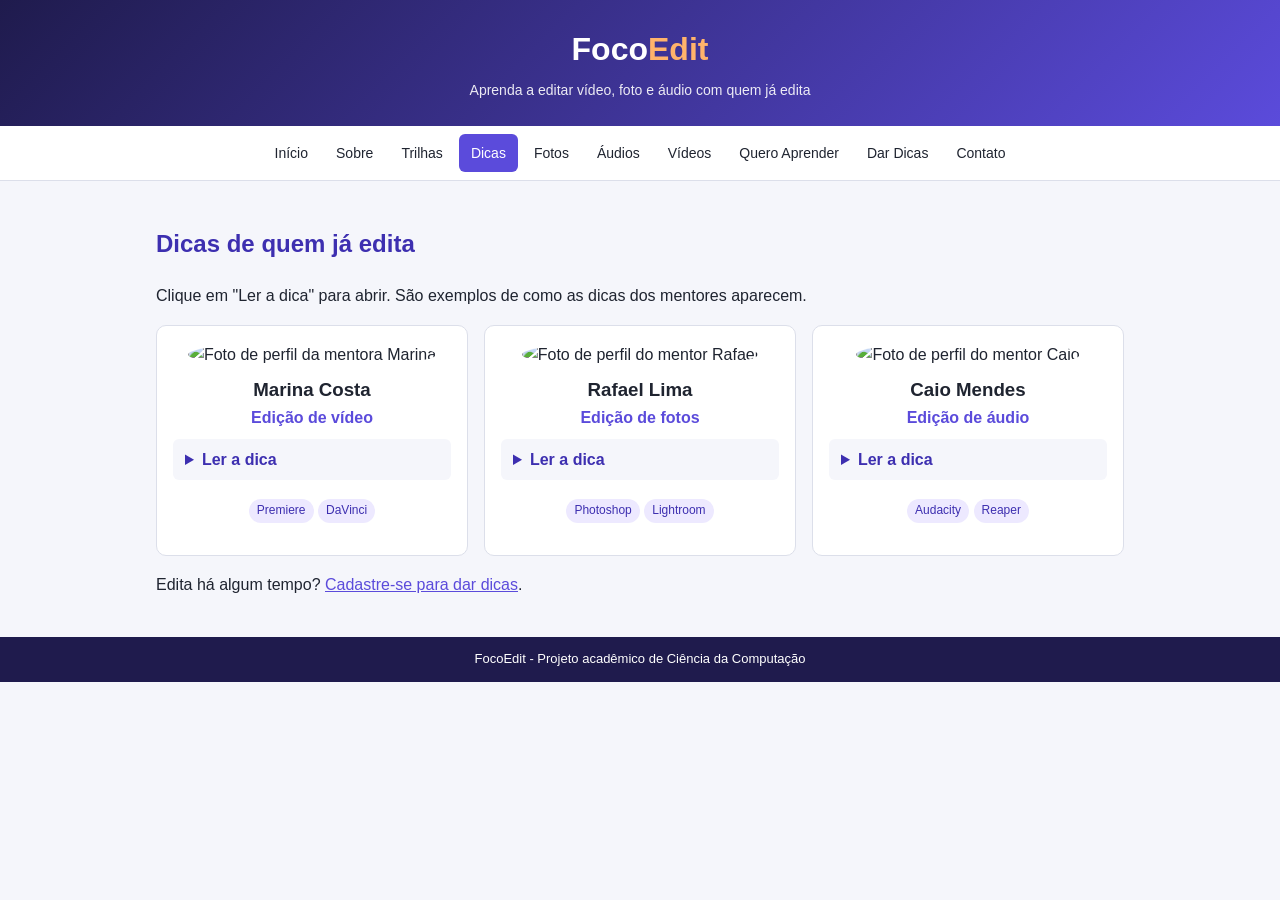
==== FocoEdit_Escola/html/dicas.html @ 0b1459bf "Trabalho final FocoEdit Escola" ====
<!DOCTYPE html>
<html lang="pt-BR">
<head>
    <meta charset="UTF-8">
    <meta name="viewport" content="width=device-width, initial-scale=1.0">
    <title>FocoEdit - Dicas</title>
    <!-- Cada página HTML usa o seu próprio arquivo CSS, da pasta css -->
    <link rel="stylesheet" href="../css/dicas.css">
</head>
<body>
    <header>
        <h1>Foco<span>Edit</span></h1>
        <p>Aprenda a editar vídeo, foto e áudio com quem já edita</p>
    </header>

    <nav class="menu">
            <a href="index.html">Início</a>
            <a href="sobre.html">Sobre</a>
            <a href="trilhas.html">Trilhas</a>
            <a href="dicas.html" class="ativo">Dicas</a>
            <a href="fotos.html">Fotos</a>
            <a href="audios.html">Áudios</a>
            <a href="videos.html">Vídeos</a>
            <a href="cadastro-aluno.html">Quero Aprender</a>
            <a href="cadastro-mentor.html">Dar Dicas</a>
            <a href="contato.html">Contato</a>
    </nav>

    <main>
        <h2>Dicas de quem já edita</h2>
        <p>Clique em "Ler a dica" para abrir. São exemplos de como as dicas dos mentores aparecem.</p>

        <section class="grid">
            <article class="dica">
                <img src="https://s2-epocanegocios.glbimg.com/IVMcJRQ8_SLuBMfdOXfKYrDkJZM=/0x0:441x490/888x0/smart/filters:strip_icc()/i.s3.glbimg.com/v1/AUTH_e536e40f1baf4c1a8bf1ed12d20577fd/internal_photos/bs/2023/M/o/1GeCV7QdeMyoBaPOaiog/captura-de-tela-2023-12-30-170918.png" alt="Foto de perfil da mentora Marina">
                <h3>Marina Costa</h3>
                <p class="area">Edição de vídeo</p>
                <details>
                    <summary>Ler a dica</summary>
                    <p>Corte no movimento: faça o corte enquanto alguém se move (virar a cabeça, abrir uma porta). O movimento prende o olhar e a emenda entre os planos quase não aparece.</p>
                </details>
                <p><span class="tag">Premiere</span> <span class="tag">DaVinci</span></p>
            </article>
            <article class="dica">
                <img src="https://www.gov.br/saude/pt-br/campanhas-da-saude/2024/tetano/imagens-home/homem-solo.png" alt="Foto de perfil do mentor Rafael">
                <h3>Rafael Lima</h3>
                <p class="area">Edição de fotos</p>
                <details>
                    <summary>Ler a dica</summary>
                    <p>Regra dos terços: divida a foto em 9 partes com 2 linhas verticais e 2 horizontais. Coloque o assunto sobre uma linha ou em um cruzamento, e não bem no centro.</p>
                </details>
                <p><span class="tag">Photoshop</span> <span class="tag">Lightroom</span></p>
            </article>
            <article class="dica">
                <img src="https://img.magnific.com/fotos-premium/homem-caucasiano-sorridente-de-camisa-rosa-em-pe-isolado-em-fundo-branco_720013-55744.jpg?semt=ais_hybrid&w=740&q=80" alt="Foto de perfil do mentor Caio">
                <h3>Caio Mendes</h3>
                <p class="area">Edição de áudio</p>
                <details>
                    <summary>Ler a dica</summary>
                    <p>Fala limpa: primeiro iguale o volume das falas. Depois corte os silêncios muito longos e, por último, use o filtro de ruído com pouca força. Filtro forte deixa a voz artificial.</p>
                </details>
                <p><span class="tag">Audacity</span> <span class="tag">Reaper</span></p>
            </article>
        </section>

        <p>Edita há algum tempo? <a href="cadastro-mentor.html">Cadastre-se para dar dicas</a>.</p>
    </main>

    <footer>
        <p>FocoEdit - Projeto acadêmico de Ciência da Computação</p>
    </footer>
</body>
</html>
---- FocoEdit_Escola/css/dicas.css ----
/* dicas.css - Estilo da página dicas.html */

@import url("index.css");

/* Cartão da dica de um mentor */
.dica {
    background: white;
    border: 1px solid var(--borda);
    border-radius: 10px;
    padding: 16px;
    text-align: center;
}

/* Foto de perfil redonda */
.dica img {
    width: 100px;
    height: 100px;
    border-radius: 50%;
}

.dica h3 {
    margin: 8px 0 0;
}

.area {
    color: var(--cor);
    font-weight: bold;
    margin: 0;
}

/* Etiquetas dos programas que o editor usa */
.tag {
    display: inline-block;
    background: #ede9ff;
    color: var(--cor-escura);
    font-size: 12px;
    padding: 2px 8px;
    border-radius: 12px;
}


/* Dica que abre e fecha (elemento <details>, sem JavaScript) */
details {
    background: var(--fundo);
    border-radius: 6px;
    padding: 8px 12px;
    margin: 8px 0;
    text-align: left;
}

summary {
    cursor: pointer;
    color: var(--cor-escura);
    font-weight: bold;
}
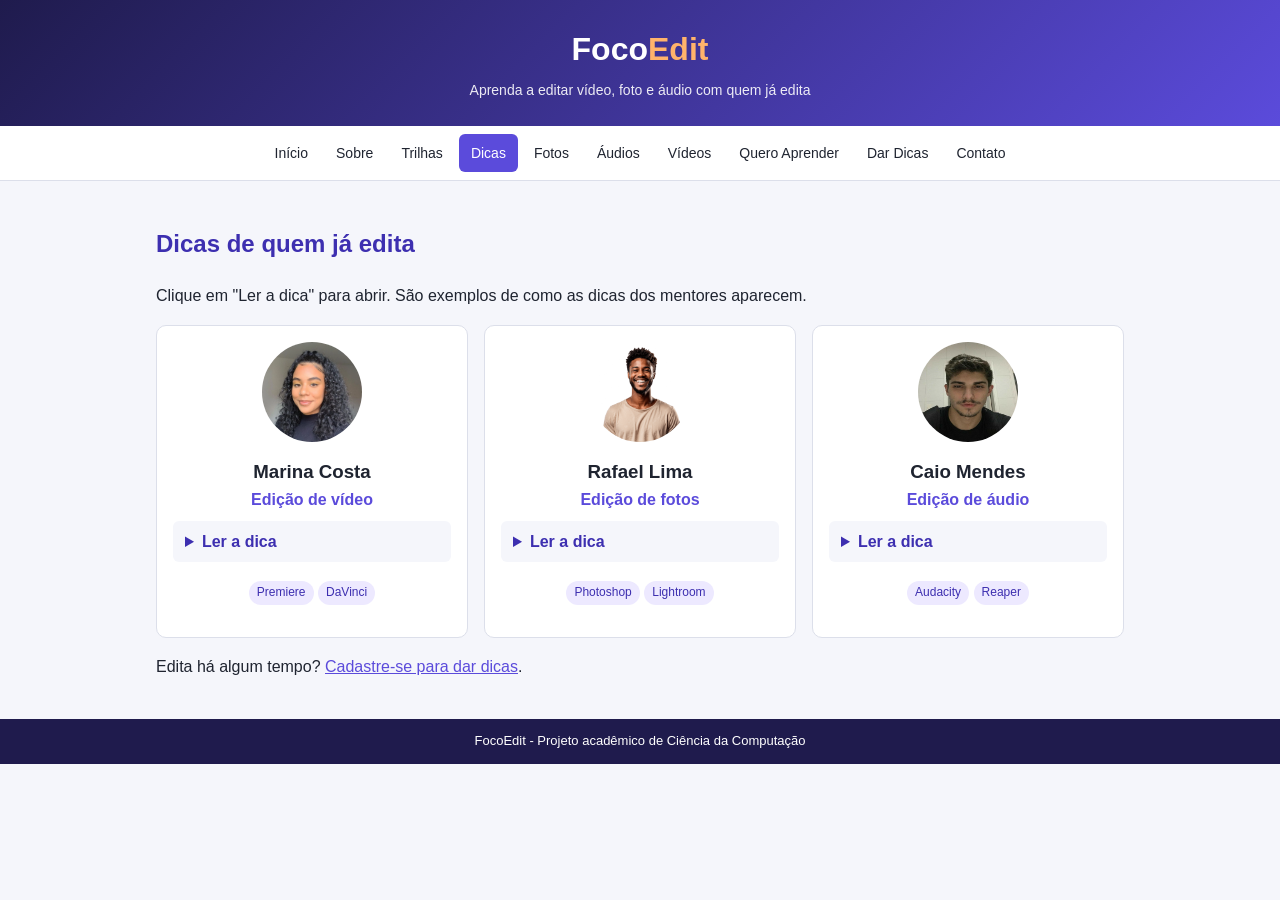
==== commit 788f6397: "Troca das fotos dos mentores" ====
--- a/FocoEdit_Escola/html/dicas.html
+++ b/FocoEdit_Escola/html/dicas.html
@@ -32,7 +32,7 @@
 
         <section class="grid">
             <article class="dica">
-                <img src="https://s2-epocanegocios.glbimg.com/IVMcJRQ8_SLuBMfdOXfKYrDkJZM=/0x0:441x490/888x0/smart/filters:strip_icc()/i.s3.glbimg.com/v1/AUTH_e536e40f1baf4c1a8bf1ed12d20577fd/internal_photos/bs/2023/M/o/1GeCV7QdeMyoBaPOaiog/captura-de-tela-2023-12-30-170918.png" alt="Foto de perfil da mentora Marina">
+                <img src="../img/imagem.1.webp" alt="Foto de perfil da mentora Marina">
                 <h3>Marina Costa</h3>
                 <p class="area">Edição de vídeo</p>
                 <details>
@@ -42,7 +42,7 @@
                 <p><span class="tag">Premiere</span> <span class="tag">DaVinci</span></p>
             </article>
             <article class="dica">
-                <img src="https://www.gov.br/saude/pt-br/campanhas-da-saude/2024/tetano/imagens-home/homem-solo.png" alt="Foto de perfil do mentor Rafael">
+                <img src="../img/imagem.2.png" alt="Foto de perfil do mentor Rafael">
                 <h3>Rafael Lima</h3>
                 <p class="area">Edição de fotos</p>
                 <details>
@@ -52,7 +52,7 @@
                 <p><span class="tag">Photoshop</span> <span class="tag">Lightroom</span></p>
             </article>
             <article class="dica">
-                <img src="https://img.magnific.com/fotos-premium/homem-caucasiano-sorridente-de-camisa-rosa-em-pe-isolado-em-fundo-branco_720013-55744.jpg?semt=ais_hybrid&w=740&q=80" alt="Foto de perfil do mentor Caio">
+                <img src="../img/imagem.3.jpg" alt="Foto de perfil do mentor Caio">
                 <h3>Caio Mendes</h3>
                 <p class="area">Edição de áudio</p>
                 <details>
